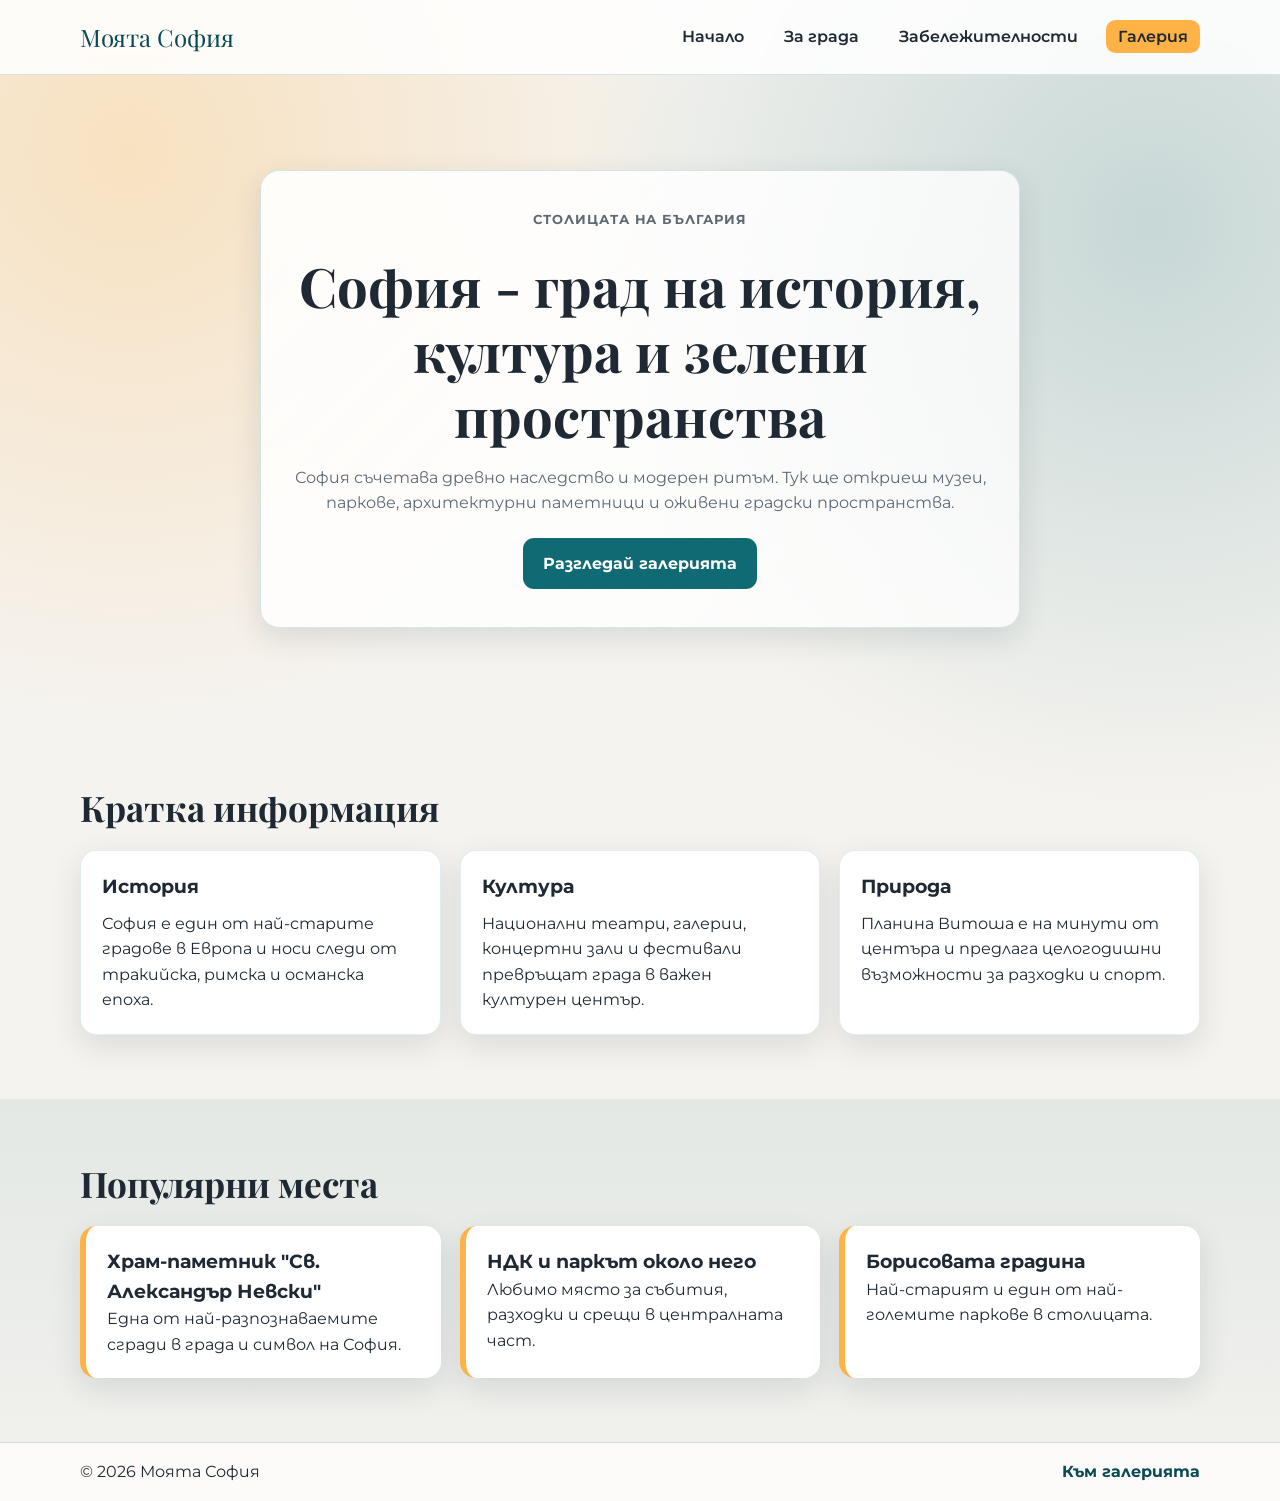
==== index.html @ 0bbccbdc "first commit" ====
<!DOCTYPE html>
<html lang="bg">
<head>
  <meta charset="UTF-8">
  <meta name="viewport" content="width=device-width, initial-scale=1.0">
  <title>София | Заглавна страница</title>
  <link rel="preconnect" href="https://fonts.googleapis.com">
  <link rel="preconnect" href="https://fonts.gstatic.com" crossorigin>
  <link href="https://fonts.googleapis.com/css2?family=Montserrat:wght@400;500;700;800&family=Playfair+Display:wght@700&display=swap" rel="stylesheet">
  <link rel="stylesheet" href="styles.css">
</head>
<body>
  <header class="site-header">
    <div class="container nav-wrap">
      <a class="logo" href="index.html">Моята София</a>
      <nav>
        <ul class="nav-list">
          <li><a href="index.html">Начало</a></li>
          <li><a href="#about">За града</a></li>
          <li><a href="#places">Забележителности</a></li>
          <li><a class="btn-link" href="gallery.html">Галерия</a></li>
        </ul>
      </nav>
    </div>
  </header>

  <main>
    <section class="hero">
      <div class="container hero-content">
        <p class="eyebrow">Столицата на България</p>
        <h1>София - град на история, култура и зелени пространства</h1>
        <p>
          София съчетава древно наследство и модерен ритъм. Тук ще откриеш
          музеи, паркове, архитектурни паметници и оживени градски пространства.
        </p>
        <a class="btn-primary" href="gallery.html">Разгледай галерията</a>
      </div>
    </section>

    <section id="about" class="section">
      <div class="container">
        <h2>Кратка информация</h2>
        <div class="info-grid">
          <article class="info-card">
            <h3>История</h3>
            <p>
              София е един от най-старите градове в Европа и носи следи от
              тракийска, римска и османска епоха.
            </p>
          </article>
          <article class="info-card">
            <h3>Култура</h3>
            <p>
              Национални театри, галерии, концертни зали и фестивали превръщат
              града в важен културен център.
            </p>
          </article>
          <article class="info-card">
            <h3>Природа</h3>
            <p>
              Планина Витоша е на минути от центъра и предлага целогодишни
              възможности за разходки и спорт.
            </p>
          </article>
        </div>
      </div>
    </section>

    <section id="places" class="section section-accent">
      <div class="container">
        <h2>Популярни места</h2>
        <div class="places-flex">
          <article class="place">
            <h3>Храм-паметник "Св. Александър Невски"</h3>
            <p>Една от най-разпознаваемите сгради в града и символ на София.</p>
          </article>
          <article class="place">
            <h3>НДК и паркът около него</h3>
            <p>Любимо място за събития, разходки и срещи в централната част.</p>
          </article>
          <article class="place">
            <h3>Борисовата градина</h3>
            <p>Най-старият и един от най-големите паркове в столицата.</p>
          </article>
        </div>
      </div>
    </section>
  </main>

  <footer class="site-footer">
    <div class="container footer-wrap">
      <p>© 2026 Моята София</p>
      <a href="gallery.html">Към галерията</a>
    </div>
  </footer>
</body>
</html>
---- styles.css ----
:root {
  --bg: #f5f3ef;
  --surface: #ffffff;
  --primary: #0f6a73;
  --primary-dark: #0a4a52;
  --accent: #ffb347;
  --text: #1f2933;
  --muted: #5d6975;
  --shadow: 0 10px 30px rgba(16, 45, 55, 0.12);
}

* {
  box-sizing: border-box;
  margin: 0;
  padding: 0;
}

body {
  font-family: "Montserrat", sans-serif;
  line-height: 1.6;
  color: var(--text);
  background:
    radial-gradient(circle at 10% 10%, rgba(255, 179, 71, 0.28), transparent 32%),
    radial-gradient(circle at 90% 15%, rgba(15, 106, 115, 0.2), transparent 34%),
    var(--bg);
}

.container {
  width: min(1120px, 92%);
  margin: 0 auto;
}

.site-header {
  background: rgba(255, 255, 255, 0.86);
  backdrop-filter: blur(7px);
  border-bottom: 1px solid rgba(15, 106, 115, 0.16);
  position: sticky;
  top: 0;
  z-index: 10;
}

.nav-wrap {
  display: flex;
  justify-content: space-between;
  align-items: center;
  min-height: 74px;
  gap: 1.2rem;
}

.logo {
  font-family: "Playfair Display", serif;
  font-size: 1.5rem;
  color: var(--primary-dark);
  text-decoration: none;
}

.nav-list {
  list-style: none;
  display: flex;
  align-items: center;
  gap: 1rem;
}

.nav-list a {
  text-decoration: none;
  color: var(--text);
  font-weight: 600;
  padding: 0.45rem 0.75rem;
  border-radius: 0.6rem;
  transition: background-color 0.25s ease, color 0.25s ease;
}

.nav-list a:hover {
  background-color: rgba(15, 106, 115, 0.12);
  color: var(--primary-dark);
}

.btn-link {
  background-color: var(--accent);
}

.hero {
  min-height: 72vh;
  display: grid;
  place-items: center;
  padding: 4.5rem 0;
}

.hero-content {
  max-width: 760px;
  text-align: center;
  background: linear-gradient(135deg, rgba(255, 255, 255, 0.9), rgba(255, 255, 255, 0.72));
  border: 1px solid rgba(15, 106, 115, 0.16);
  border-radius: 1.2rem;
  padding: 2.4rem 2rem;
  box-shadow: var(--shadow);
}

.eyebrow {
  color: var(--primary);
  font-weight: 700;
  letter-spacing: 0.07em;
  text-transform: uppercase;
  font-size: 0.82rem;
  margin-bottom: 0.8rem;
}

h1,
h2 {
  font-family: "Playfair Display", serif;
  line-height: 1.2;
}

h1 {
  font-size: clamp(2rem, 4.5vw, 3.4rem);
  margin-bottom: 1rem;
}

h2 {
  font-size: clamp(1.6rem, 3.2vw, 2.2rem);
  margin-bottom: 1.3rem;
}

.hero p {
  color: var(--muted);
  margin-bottom: 1.4rem;
}

.btn-primary {
  display: inline-block;
  text-decoration: none;
  color: #fff;
  background-color: var(--primary);
  padding: 0.78rem 1.25rem;
  border-radius: 0.7rem;
  font-weight: 700;
  transition: transform 0.25s ease, background-color 0.25s ease;
}

.btn-primary:hover {
  background-color: var(--primary-dark);
  transform: translateY(-2px);
}

.section {
  padding: 4rem 0;
}

.info-grid {
  display: grid;
  grid-template-columns: repeat(3, minmax(0, 1fr));
  gap: 1.2rem;
}

.info-card {
  background-color: var(--surface);
  padding: 1.3rem;
  border-radius: 1rem;
  box-shadow: var(--shadow);
  border: 1px solid rgba(15, 106, 115, 0.12);
}

.info-card h3 {
  margin-bottom: 0.55rem;
}

.section-accent {
  background: linear-gradient(180deg, rgba(15, 106, 115, 0.08), rgba(15, 106, 115, 0.02));
}

.places-flex {
  display: flex;
  gap: 1.2rem;
  flex-wrap: wrap;
}

.place {
  flex: 1 1 260px;
  background: var(--surface);
  padding: 1.3rem;
  border-radius: 1rem;
  border-left: 6px solid var(--accent);
  box-shadow: var(--shadow);
}

.gallery-title {
  text-align: center;
  margin-bottom: 0.6rem;
  font-size: clamp(2rem, 4vw, 3rem);
}

.gallery-subtitle {
  text-align: center;
  color: var(--muted);
  margin-bottom: 2rem;
}

.gallery-grid {
  display: grid;
  grid-template-columns: repeat(3, minmax(0, 1fr));
  gap: 1.15rem;
}

.gallery-item {
  position: relative;
  overflow: hidden;
  border-radius: 1rem;
  box-shadow: var(--shadow);
  background: #d8d8d8;
}

.gallery-item img {
  width: 100%;
  height: 260px;
  object-fit: cover;
  display: block;
  transition: transform 0.35s ease, filter 0.35s ease;
}

.gallery-caption {
  position: absolute;
  left: 0;
  right: 0;
  bottom: 0;
  padding: 0.7rem 0.9rem;
  color: #fff;
  font-weight: 700;
  background: linear-gradient(to top, rgba(0, 0, 0, 0.72), rgba(0, 0, 0, 0));
}

.gallery-item:hover img {
  transform: scale(1.08);
  filter: brightness(0.86);
}

.site-footer {
  border-top: 1px solid rgba(15, 106, 115, 0.18);
  padding: 1rem 0;
  background: rgba(255, 255, 255, 0.72);
}

.footer-wrap {
  display: flex;
  justify-content: space-between;
  align-items: center;
  gap: 0.8rem;
}

.footer-wrap a {
  color: var(--primary-dark);
  text-decoration: none;
  font-weight: 700;
}

.footer-wrap a:hover {
  text-decoration: underline;
}

@media (max-width: 980px) {
  .info-grid {
    grid-template-columns: repeat(2, minmax(0, 1fr));
  }

  .gallery-grid {
    grid-template-columns: repeat(2, minmax(0, 1fr));
  }
}

@media (max-width: 768px) {
  .nav-wrap {
    flex-direction: column;
    justify-content: center;
    padding: 0.75rem 0;
  }

  .nav-list {
    flex-wrap: wrap;
    justify-content: center;
  }

  .hero {
    min-height: 62vh;
    padding: 3.2rem 0;
  }

  .hero-content {
    padding: 1.8rem 1.2rem;
  }

  .info-grid {
    grid-template-columns: 1fr;
  }
}

@media (max-width: 520px) {
  .gallery-grid {
    grid-template-columns: 1fr;
  }

  .gallery-item img {
    height: 220px;
  }

  .footer-wrap {
    flex-direction: column;
  }
}
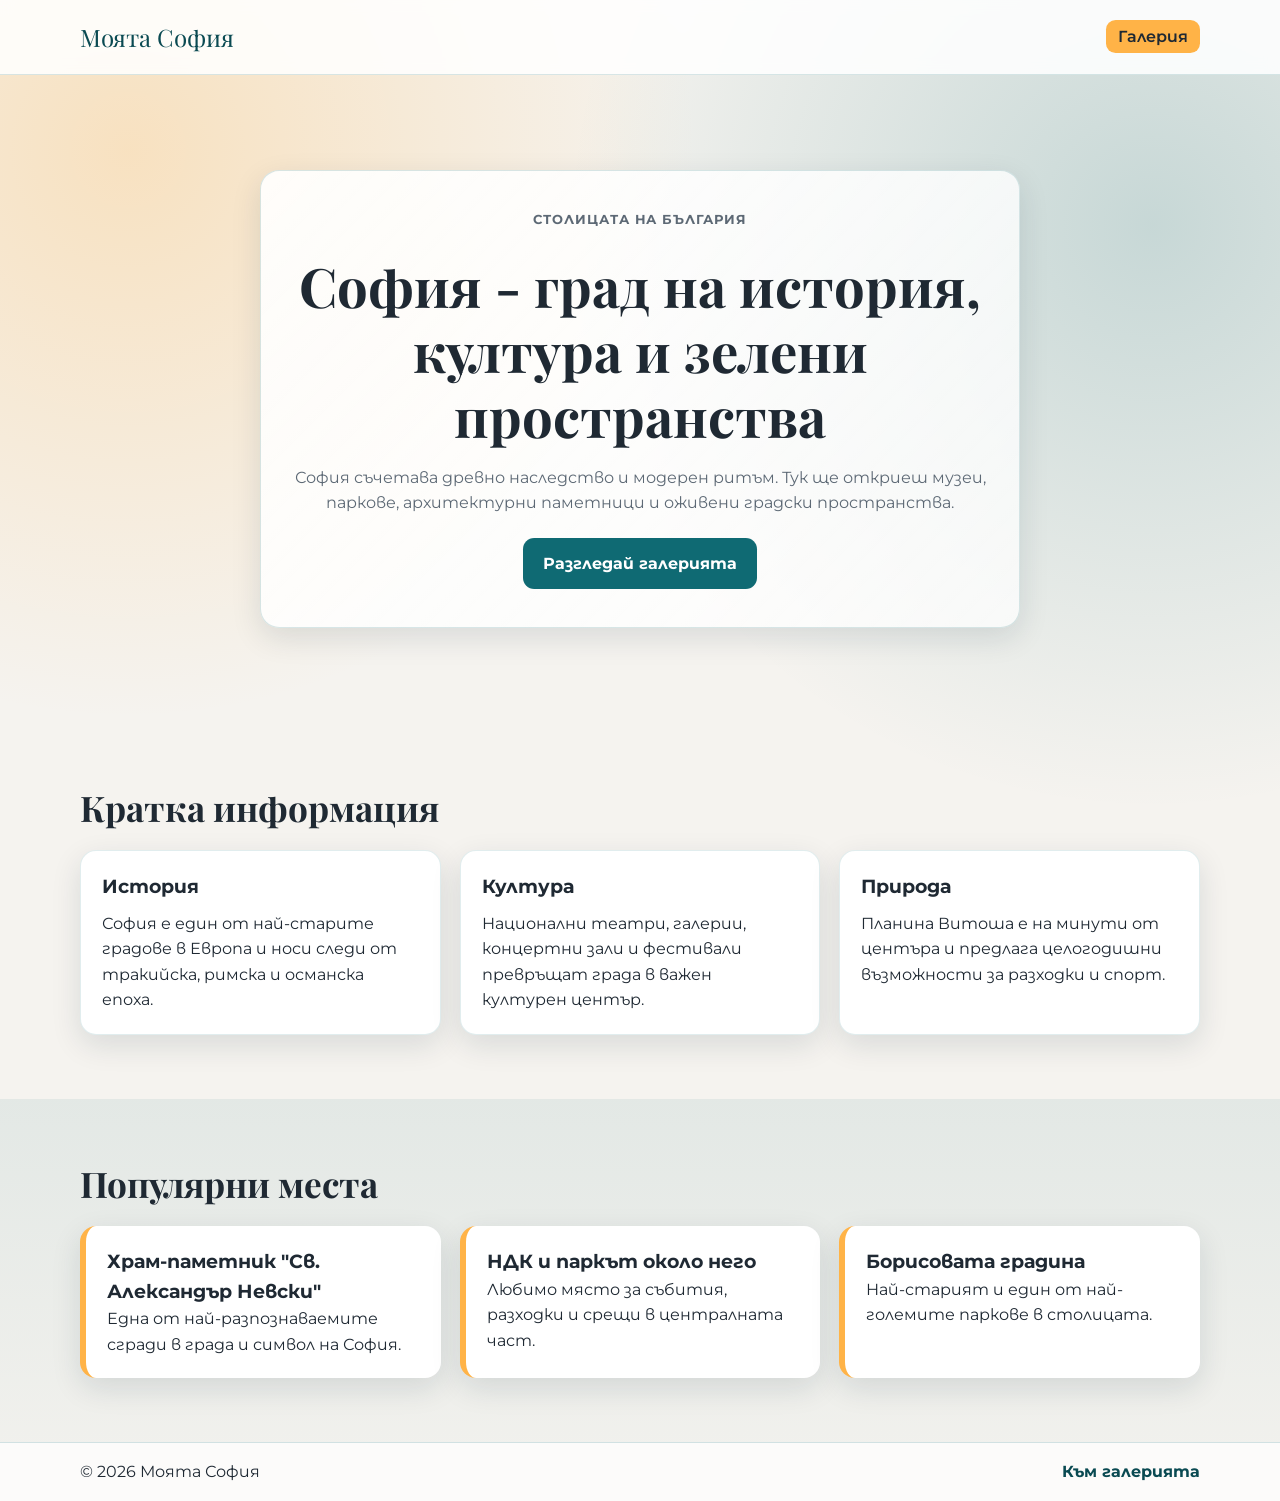
==== commit 53cbae5a: "add better images" ====
--- a/index.html
+++ b/index.html
@@ -15,9 +15,6 @@
       <a class="logo" href="index.html">Моята София</a>
       <nav>
         <ul class="nav-list">
-          <li><a href="index.html">Начало</a></li>
-          <li><a href="#about">За града</a></li>
-          <li><a href="#places">Забележителности</a></li>
           <li><a class="btn-link" href="gallery.html">Галерия</a></li>
         </ul>
       </nav>
--- a/styles.css
+++ b/styles.css
@@ -71,8 +71,9 @@
 }
 
 .nav-list a:hover {
-  background-color: rgba(15, 106, 115, 0.12);
+  /* background-color: rgba(15, 106, 115, 0.12); */
   color: var(--primary-dark);
+  text-decoration: underline;
 }
 
 .btn-link {
